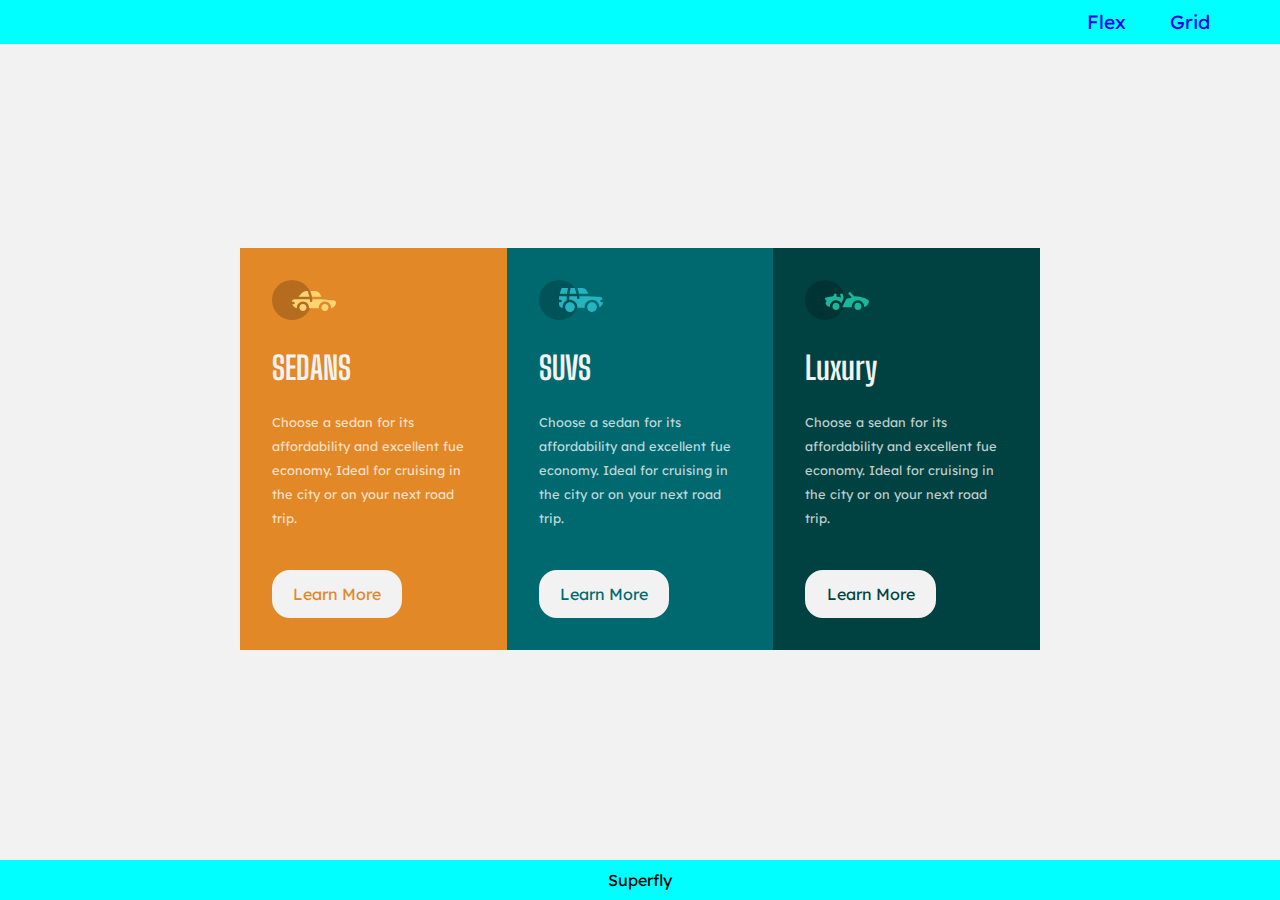
==== index.html @ a930c996 "Adding CSS Flex and Grid files" ====
<!DOCTYPE html>
<html lang="en">
  <head>
    <meta charset="UTF-8" />
    <meta http-equiv="X-UA-Compatible" content="IE=edge" />
    <meta name="viewport" content="width=device-width, initial-scale=1.0" />
    <title>Flex Box</title>
    <link rel="stylesheet" href="style.css">
  </head>
  <body>
    <header>
        <div class="link">
            <p><a href="index.html">Flex</a></p>
        <p><a href="grid.html">Grid</a></p>
        </div>
    </header>
    <main>
      <section class="flex-container">
        <div class="cars sedan">
          <img
            src="assets/icon-sedans.svg"
            alt="sedan car icon"
          />
          <h1 class="title">SEDANS</h1>
          <p class="desc">
            Choose a sedan for its affordability and excellent fue economy.
            Ideal for cruising in the city or on your next road trip.
          </p>

          <button>Learn More</button>
        </div>
        <div class="cars suv">
          <img
          src="assets/icon-suvs.svg"
            alt="suv car icon"
          />
          <h1 class="title">SUVS</h1>
          <p class="desc">
            Choose a sedan for its affordability and excellent fue economy.
            Ideal for cruising in the city or on your next road trip.
          </p>

          <button>Learn More</button>
        </div>
        <div class="cars luxury">
          <img
            src="assets/icon-luxury.svg"
            alt="Luxury car icon"
          />
          <h1 class="title">Luxury</h1>
          <p class="desc">
            Choose a sedan for its affordability and excellent fue economy.
            Ideal for cruising in the city or on your next road trip.
          </p>

          <button>Learn More</button>
        </div>
        
      </section>
    </main>
    <footer><p>Superfly</p></footer>
  </body>
</html>
---- style.css ----
@import url("https://fonts.googleapis.com/css2?family=Big+Shoulders+Display:wght@700&family=Lexend+Deca&display=swap");

/* * {
    margin: 0;
    padding: 0;
} */

* {
  box-sizing: border-box;
  margin: 0;
}

body {
  background-color: hsl(0, 0%, 95%);
  min-height: 100vh;
  font-family: "Lexend Deca", sans-serif;
}

header {
  /* padding: 20px; */
  background-color: aqua;
  /* text-align: right; */
  /* display: flex;
  align-items: center;
  justify-content: center; */
}

main {
  min-height: 90vh;
  display: flex;
  padding: 20px;
  justify-content: center;
  align-items: center;
}

footer {
  background-color: aqua;
  padding: 10px;
  text-align: center;
  position: absolute;
  bottom: 0;
  width: 100%;
}

.flex-container {
  display: flex;
  width: 100%;
  max-width: 800px;
  display: flex;
  flex-direction: column;
  border-radius: 12px;
}

.flex-container .cars {
  padding: 2rem;
  line-height: 1.5rem;
}

.title {
  color: hsl(0, 0%, 95%);
  margin: 30px 0;
  font-family: "Big Shoulders Display", cursive;
  font-size: 2rem;
}

.cars .desc {
  color: hsla(0, 0%, 100%, 0.75);
  margin-bottom: 40px;
  font-size: 0.8rem;
}

.cars button {
  background-color: hsl(0, 0%, 95%);
  border: 2px solid hsl(0, 0%, 95%);
  padding: 0.6rem 1.2rem;
  border-radius: 18px;
  font: inherit;
}

header p {
  display: inline-block;
  font-size: 1.2rem;
  margin: 0 20px;
}

.link {
    padding: 10px;
    text-align: right;
    margin-right: 40px;
}

a {
  text-decoration: none;
}

.sedan {
  background-color: hsl(31, 77%, 52%);
}
.suv {
  background-color: hsl(184, 100%, 22%);
}
.luxury {
  background-color: hsl(179, 100%, 13%);
}

.sedan button {
  color: hsl(31, 77%, 52%);
}
.suv button {
  color: hsl(184, 100%, 22%);
}
.luxury button {
  color: hsl(179, 100%, 13%);
}

@media (min-width: 700px) {
  .flex-container {
    flex-direction: row;
  }
}


/* Grid */
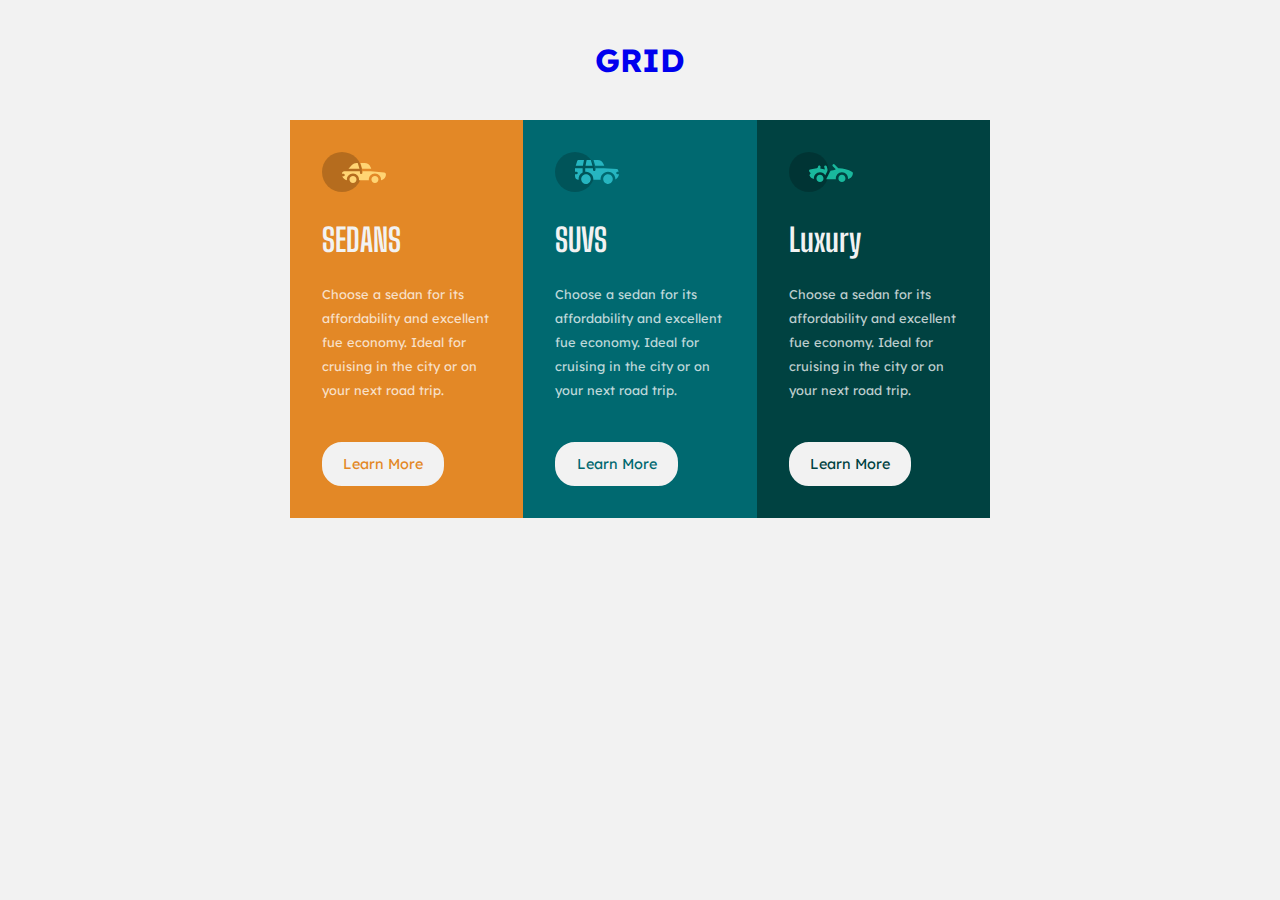
==== commit 27313e84: "Removing header style and cleaning code" ====
--- a/index.html
+++ b/index.html
@@ -9,10 +9,7 @@
   </head>
   <body>
     <header>
-        <div class="link">
-            <p><a href="index.html">Flex</a></p>
-        <p><a href="grid.html">Grid</a></p>
-        </div>
+        <h1><a href="grid.html">GRID</a></h1>
     </header>
     <main>
       <section class="flex-container">
@@ -58,6 +55,5 @@
         
       </section>
     </main>
-    <footer><p>Superfly</p></footer>
   </body>
 </html>
--- a/style.css
+++ b/style.css
@@ -1,9 +1,4 @@
 @import url("https://fonts.googleapis.com/css2?family=Big+Shoulders+Display:wght@700&family=Lexend+Deca&display=swap");
-
-/* * {
-    margin: 0;
-    padding: 0;
-} */
 
 * {
   box-sizing: border-box;
@@ -17,35 +12,30 @@
 }
 
 header {
-  /* padding: 20px; */
-  background-color: aqua;
-  /* text-align: right; */
-  /* display: flex;
-  align-items: center;
-  justify-content: center; */
+  padding: 20px;
+  text-align: center;
+}
+
+header h1 {
+  margin-top: 20px;
 }
 
 main {
-  min-height: 90vh;
+  min-height: 100%;
   display: flex;
   padding: 20px;
   justify-content: center;
   align-items: center;
 }
 
-footer {
-  background-color: aqua;
-  padding: 10px;
-  text-align: center;
-  position: absolute;
-  bottom: 0;
-  width: 100%;
-}
 
 .flex-container {
   display: flex;
-  width: 100%;
-  max-width: 800px;
+  /* width: 100%;
+  max-width: 800px; */
+  width: 700px;
+  max-width: 100%;
+  margin: auto;
   display: flex;
   flex-direction: column;
   border-radius: 12px;
@@ -54,6 +44,9 @@
 .flex-container .cars {
   padding: 2rem;
   line-height: 1.5rem;
+  width: 300px;
+  margin: auto;
+  max-width: 100%;
 }
 
 .title {
@@ -72,9 +65,16 @@
 .cars button {
   background-color: hsl(0, 0%, 95%);
   border: 2px solid hsl(0, 0%, 95%);
-  padding: 0.6rem 1.2rem;
-  border-radius: 18px;
+  padding: 0.5rem 1.2rem;
+  border-radius: 20px;
   font: inherit;
+  font-size: .9rem;
+  cursor: pointer;
+}
+
+.cars button:hover {
+  background-color: transparent;
+  color: #fff;
 }
 
 header p {
@@ -113,7 +113,14 @@
   color: hsl(179, 100%, 13%);
 }
 
-@media (min-width: 700px) {
+@media (max-width: 700px) {
+  .cars button {
+    font-size: .8rem;
+    padding: 0 .5rem;
+  }
+}
+
+@media (min-width: 500px) {
   .flex-container {
     flex-direction: row;
   }
